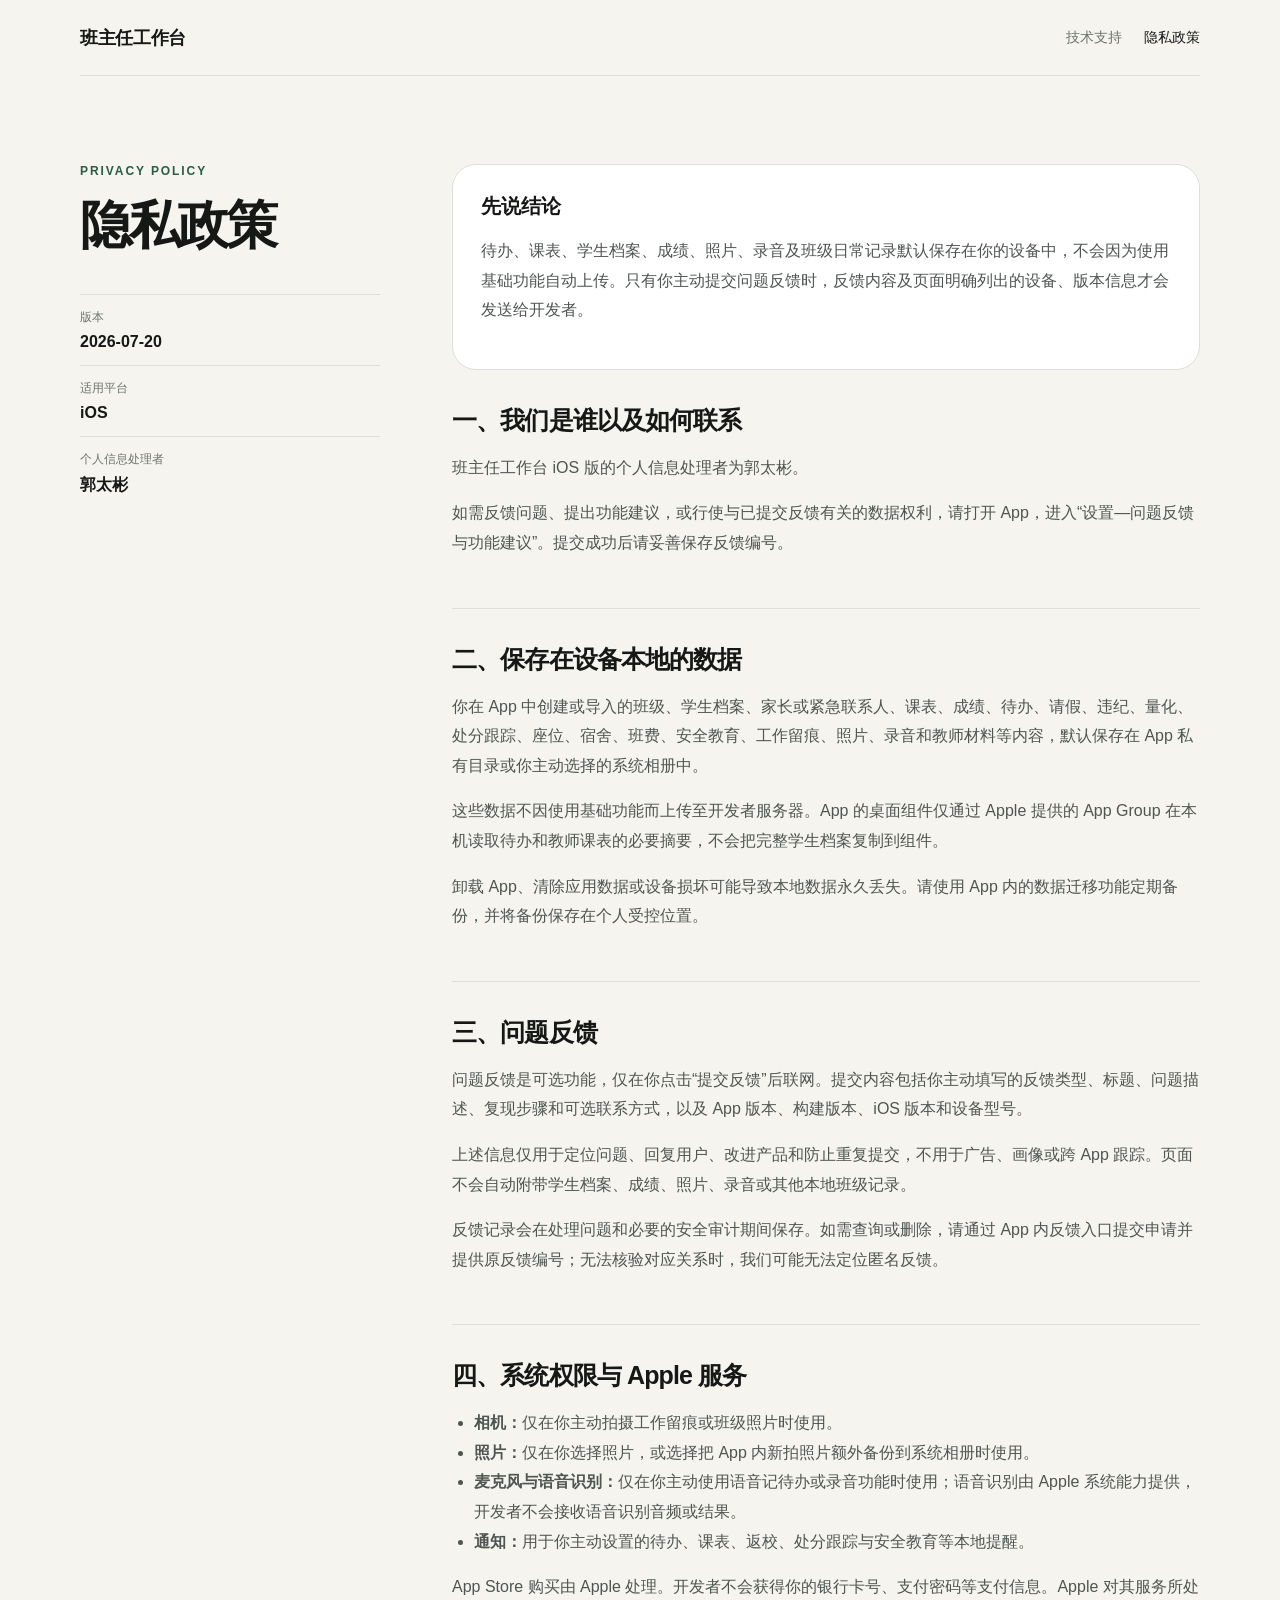
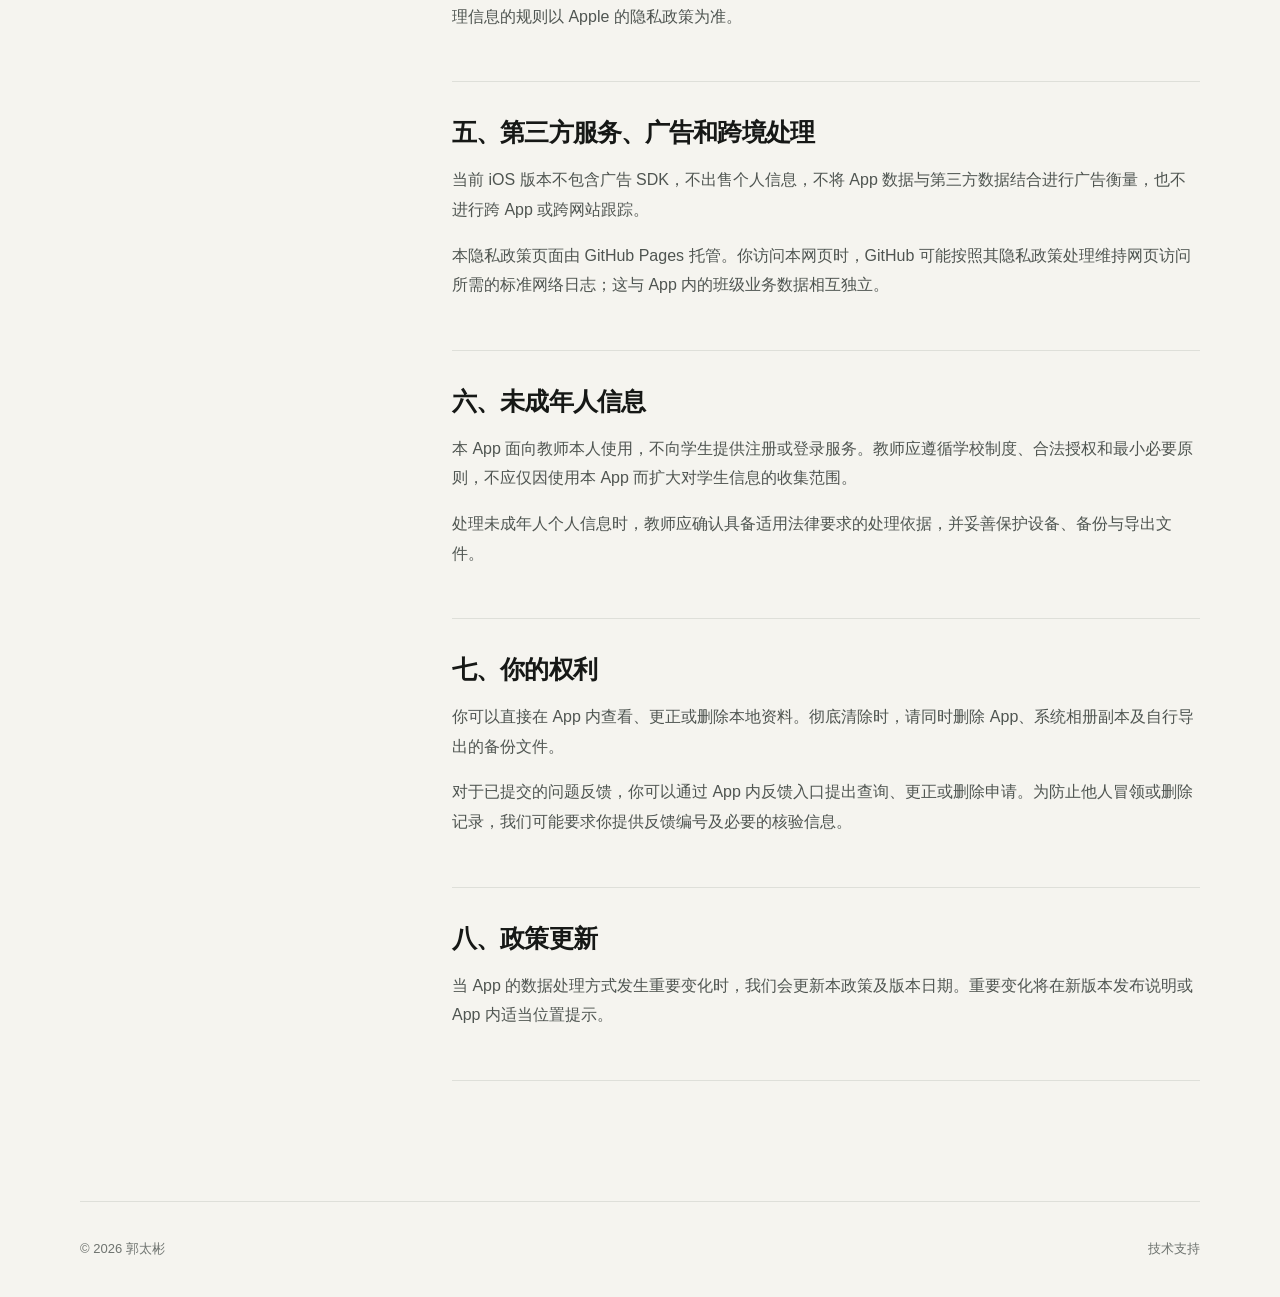
==== privacy/index.html @ 30e6fbfa "Create iOS privacy and support pages" ====
<!doctype html>
<html lang="zh-CN">
<head>
  <meta charset="utf-8">
  <meta name="viewport" content="width=device-width, initial-scale=1">
  <meta name="description" content="班主任工作台 iOS 版隐私政策">
  <title>隐私政策｜班主任工作台</title>
  <link rel="stylesheet" href="../styles.css">
</head>
<body>
  <header class="site-header">
    <a class="brand" href="../">班主任工作台</a>
    <nav aria-label="页面导航">
      <a href="../support/">技术支持</a>
      <a aria-current="page" href="./">隐私政策</a>
    </nav>
  </header>

  <main class="policy-layout">
    <aside class="policy-meta">
      <p class="eyebrow">PRIVACY POLICY</p>
      <h1>隐私政策</h1>
      <dl>
        <div><dt>版本</dt><dd>2026-07-20</dd></div>
        <div><dt>适用平台</dt><dd>iOS</dd></div>
        <div><dt>个人信息处理者</dt><dd>郭太彬</dd></div>
      </dl>
    </aside>

    <article class="policy-content">
      <section class="summary">
        <strong>先说结论</strong>
        <p>待办、课表、学生档案、成绩、照片、录音及班级日常记录默认保存在你的设备中，不会因为使用基础功能自动上传。只有你主动提交问题反馈时，反馈内容及页面明确列出的设备、版本信息才会发送给开发者。</p>
      </section>

      <section>
        <h2>一、我们是谁以及如何联系</h2>
        <p>班主任工作台 iOS 版的个人信息处理者为郭太彬。</p>
        <p>如需反馈问题、提出功能建议，或行使与已提交反馈有关的数据权利，请打开 App，进入“设置—问题反馈与功能建议”。提交成功后请妥善保存反馈编号。</p>
      </section>

      <section>
        <h2>二、保存在设备本地的数据</h2>
        <p>你在 App 中创建或导入的班级、学生档案、家长或紧急联系人、课表、成绩、待办、请假、违纪、量化、处分跟踪、座位、宿舍、班费、安全教育、工作留痕、照片、录音和教师材料等内容，默认保存在 App 私有目录或你主动选择的系统相册中。</p>
        <p>这些数据不因使用基础功能而上传至开发者服务器。App 的桌面组件仅通过 Apple 提供的 App Group 在本机读取待办和教师课表的必要摘要，不会把完整学生档案复制到组件。</p>
        <p>卸载 App、清除应用数据或设备损坏可能导致本地数据永久丢失。请使用 App 内的数据迁移功能定期备份，并将备份保存在个人受控位置。</p>
      </section>

      <section>
        <h2>三、问题反馈</h2>
        <p>问题反馈是可选功能，仅在你点击“提交反馈”后联网。提交内容包括你主动填写的反馈类型、标题、问题描述、复现步骤和可选联系方式，以及 App 版本、构建版本、iOS 版本和设备型号。</p>
        <p>上述信息仅用于定位问题、回复用户、改进产品和防止重复提交，不用于广告、画像或跨 App 跟踪。页面不会自动附带学生档案、成绩、照片、录音或其他本地班级记录。</p>
        <p>反馈记录会在处理问题和必要的安全审计期间保存。如需查询或删除，请通过 App 内反馈入口提交申请并提供原反馈编号；无法核验对应关系时，我们可能无法定位匿名反馈。</p>
      </section>

      <section>
        <h2>四、系统权限与 Apple 服务</h2>
        <ul>
          <li><strong>相机：</strong>仅在你主动拍摄工作留痕或班级照片时使用。</li>
          <li><strong>照片：</strong>仅在你选择照片，或选择把 App 内新拍照片额外备份到系统相册时使用。</li>
          <li><strong>麦克风与语音识别：</strong>仅在你主动使用语音记待办或录音功能时使用；语音识别由 Apple 系统能力提供，开发者不会接收语音识别音频或结果。</li>
          <li><strong>通知：</strong>用于你主动设置的待办、课表、返校、处分跟踪与安全教育等本地提醒。</li>
        </ul>
        <p>App Store 购买由 Apple 处理。开发者不会获得你的银行卡号、支付密码等支付信息。Apple 对其服务所处理信息的规则以 Apple 的隐私政策为准。</p>
      </section>

      <section>
        <h2>五、第三方服务、广告和跨境处理</h2>
        <p>当前 iOS 版本不包含广告 SDK，不出售个人信息，不将 App 数据与第三方数据结合进行广告衡量，也不进行跨 App 或跨网站跟踪。</p>
        <p>本隐私政策页面由 GitHub Pages 托管。你访问本网页时，GitHub 可能按照其隐私政策处理维持网页访问所需的标准网络日志；这与 App 内的班级业务数据相互独立。</p>
      </section>

      <section>
        <h2>六、未成年人信息</h2>
        <p>本 App 面向教师本人使用，不向学生提供注册或登录服务。教师应遵循学校制度、合法授权和最小必要原则，不应仅因使用本 App 而扩大对学生信息的收集范围。</p>
        <p>处理未成年人个人信息时，教师应确认具备适用法律要求的处理依据，并妥善保护设备、备份与导出文件。</p>
      </section>

      <section>
        <h2>七、你的权利</h2>
        <p>你可以直接在 App 内查看、更正或删除本地资料。彻底清除时，请同时删除 App、系统相册副本及自行导出的备份文件。</p>
        <p>对于已提交的问题反馈，你可以通过 App 内反馈入口提出查询、更正或删除申请。为防止他人冒领或删除记录，我们可能要求你提供反馈编号及必要的核验信息。</p>
      </section>

      <section>
        <h2>八、政策更新</h2>
        <p>当 App 的数据处理方式发生重要变化时，我们会更新本政策及版本日期。重要变化将在新版本发布说明或 App 内适当位置提示。</p>
      </section>
    </article>
  </main>

  <footer>
    <span>© 2026 郭太彬</span>
    <a href="../support/">技术支持</a>
  </footer>
</body>
</html>
---- styles.css ----
:root {
  color-scheme: light;
  --ink: #161816;
  --muted: #6e736f;
  --paper: #f5f4ef;
  --card: #ffffff;
  --line: #dedfd9;
  --green: #285c48;
  --green-soft: #dceae3;
  font-family: -apple-system, BlinkMacSystemFont, "SF Pro Text", "PingFang SC", "Helvetica Neue", sans-serif;
}

* { box-sizing: border-box; }
html { scroll-behavior: smooth; }
body { margin: 0; color: var(--ink); background: var(--paper); }
a { color: inherit; }

.site-header,
footer {
  width: min(1120px, calc(100% - 40px));
  margin: 0 auto;
  display: flex;
  align-items: center;
  justify-content: space-between;
}
.site-header { min-height: 76px; border-bottom: 1px solid var(--line); }
.brand { font-size: 18px; font-weight: 720; text-decoration: none; letter-spacing: -.02em; }
nav { display: flex; gap: 22px; }
nav a { color: var(--muted); font-size: 14px; text-decoration: none; }
nav a[aria-current="page"], nav a:hover { color: var(--ink); }

main { width: min(1120px, calc(100% - 40px)); margin: 0 auto; }
.hero { padding: 118px 0 105px; max-width: 850px; }
.eyebrow { margin: 0 0 20px; color: var(--green); font-size: 12px; font-weight: 760; letter-spacing: .16em; }
h1 { margin: 0; font-size: clamp(48px, 7vw, 84px); line-height: 1.04; letter-spacing: -.065em; }
.lead { max-width: 720px; margin: 28px 0 0; color: var(--muted); font-size: 19px; line-height: 1.8; }
.actions { display: flex; flex-wrap: wrap; gap: 12px; margin-top: 38px; }
.button { padding: 14px 20px; border-radius: 999px; text-decoration: none; font-weight: 650; }
.button.primary { color: #fff; background: var(--green); }
.button.secondary { border: 1px solid var(--line); background: rgba(255,255,255,.56); }

.fact-grid,
.support-grid { display: grid; grid-template-columns: repeat(2, 1fr); gap: 14px; padding-bottom: 110px; }
.fact-grid article,
.support-grid article,
.requirements,
.summary { border: 1px solid var(--line); border-radius: 24px; background: var(--card); }
.fact-grid article { min-height: 165px; padding: 28px; display: flex; flex-direction: column; justify-content: space-between; }
.fact-grid span { color: var(--muted); font-size: 13px; }
.fact-grid strong { font-size: 23px; letter-spacing: -.025em; }

.policy-layout { display: grid; grid-template-columns: 300px minmax(0, 1fr); gap: 72px; padding: 88px 0 120px; }
.policy-meta { position: sticky; top: 24px; align-self: start; }
.policy-meta h1 { font-size: 52px; }
.policy-meta dl { margin: 42px 0 0; }
.policy-meta dl div { padding: 14px 0; border-top: 1px solid var(--line); }
.policy-meta dt { color: var(--muted); font-size: 12px; }
.policy-meta dd { margin: 7px 0 0; font-weight: 650; }
.policy-content { min-width: 0; }
.policy-content section { padding: 34px 0; border-bottom: 1px solid var(--line); }
.policy-content .summary { padding: 28px; border-bottom: 1px solid var(--line); }
.summary strong { font-size: 20px; }
.policy-content h2,
.support-grid h2,
.requirements h2 { margin: 0 0 16px; font-size: 25px; letter-spacing: -.035em; }
.policy-content p,
.policy-content li,
.support-grid p,
.requirements p { color: #4f5551; font-size: 16px; line-height: 1.85; }
.policy-content ul { padding-left: 22px; }

.support-page { padding: 90px 0 120px; }
.support-hero { max-width: 800px; padding-bottom: 72px; }
.support-hero h1 { font-size: clamp(52px, 7vw, 78px); }
.support-grid { padding-bottom: 36px; }
.support-grid article { min-height: 250px; padding: 30px; }
.support-grid article > span { color: var(--green); font-size: 12px; font-weight: 750; letter-spacing: .14em; }
.support-grid h2 { margin-top: 48px; }
.requirements { padding: 34px; }

footer { min-height: 96px; color: var(--muted); border-top: 1px solid var(--line); font-size: 13px; }
footer a { text-decoration: none; }

@media (max-width: 760px) {
  .site-header, footer, main { width: min(100% - 28px, 1120px); }
  .site-header { min-height: 66px; }
  nav { gap: 14px; }
  .hero { padding: 78px 0 72px; }
  h1 { font-size: 48px; }
  .lead { font-size: 17px; }
  .fact-grid, .support-grid { grid-template-columns: 1fr; }
  .fact-grid { padding-bottom: 72px; }
  .policy-layout { grid-template-columns: 1fr; gap: 28px; padding-top: 60px; }
  .policy-meta { position: static; }
  .policy-meta h1 { font-size: 46px; }
  .policy-meta dl { margin-top: 28px; }
  .support-page { padding-top: 62px; }
}
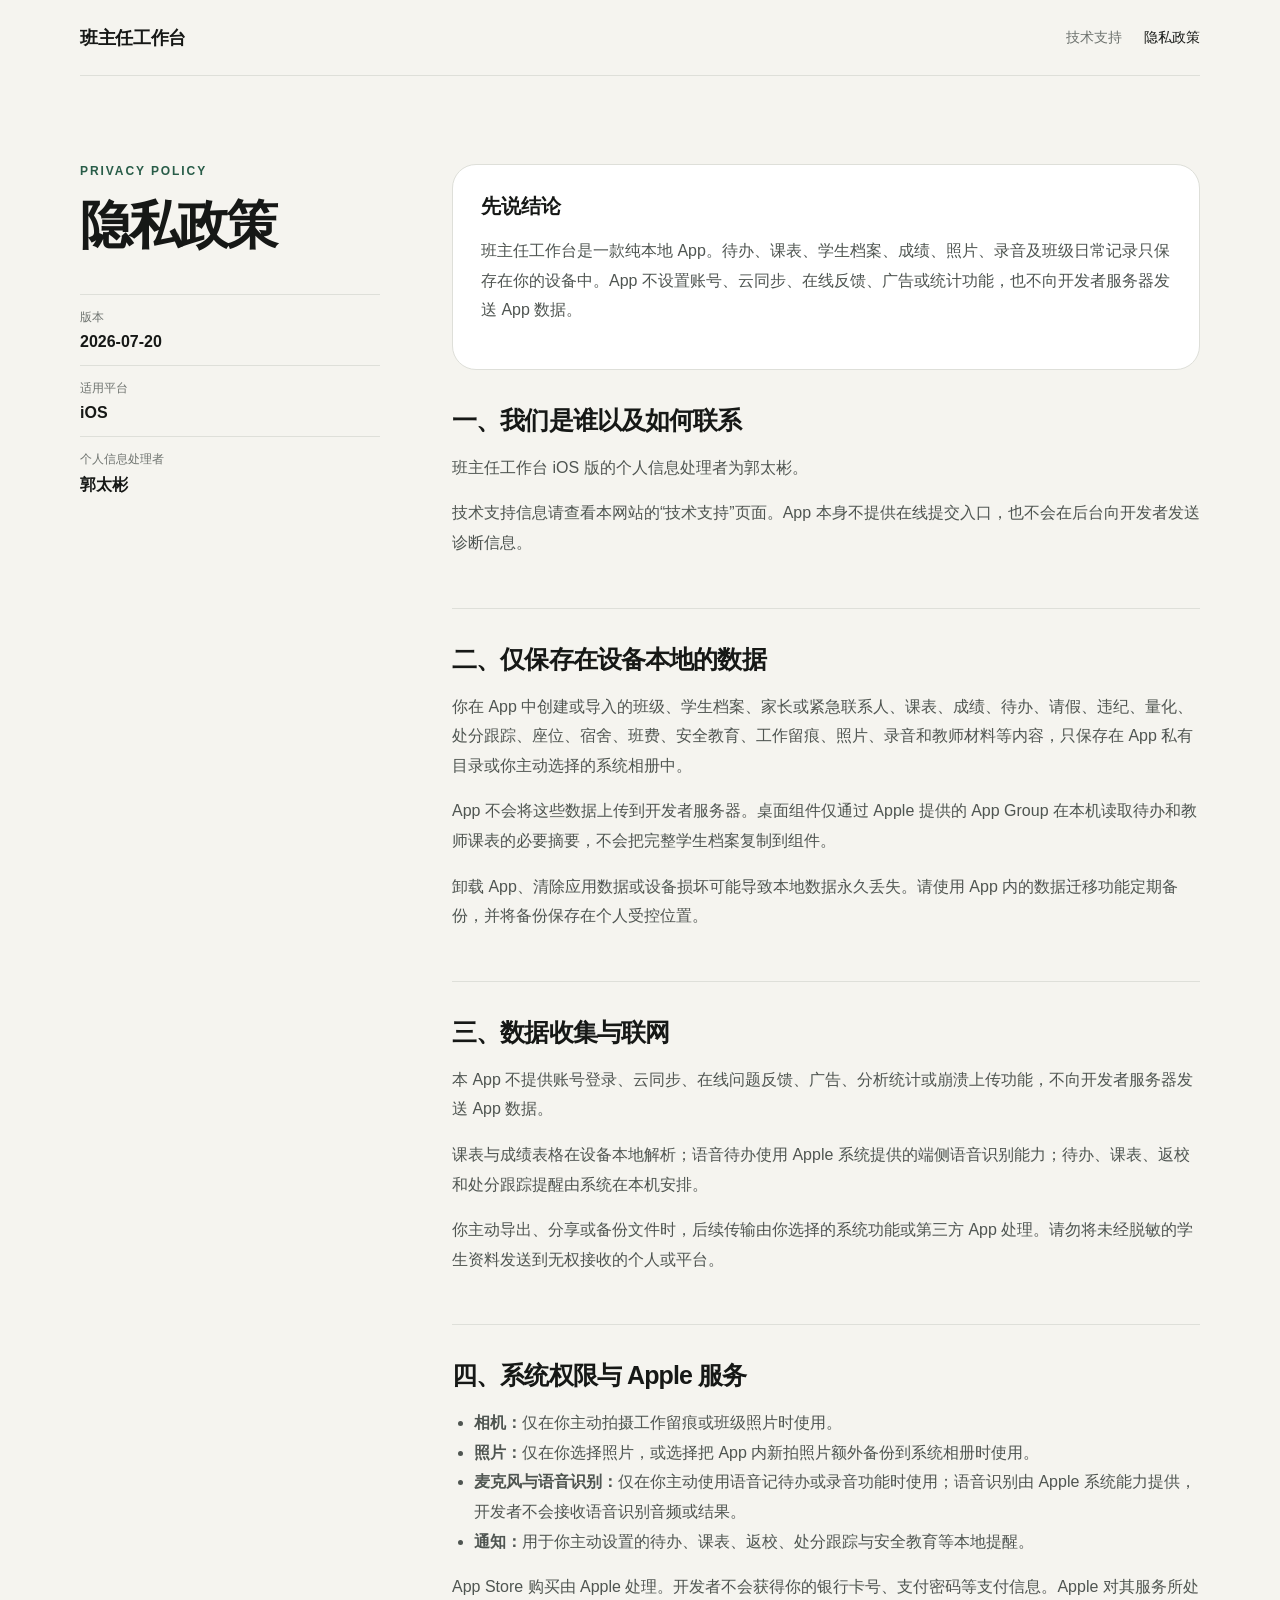
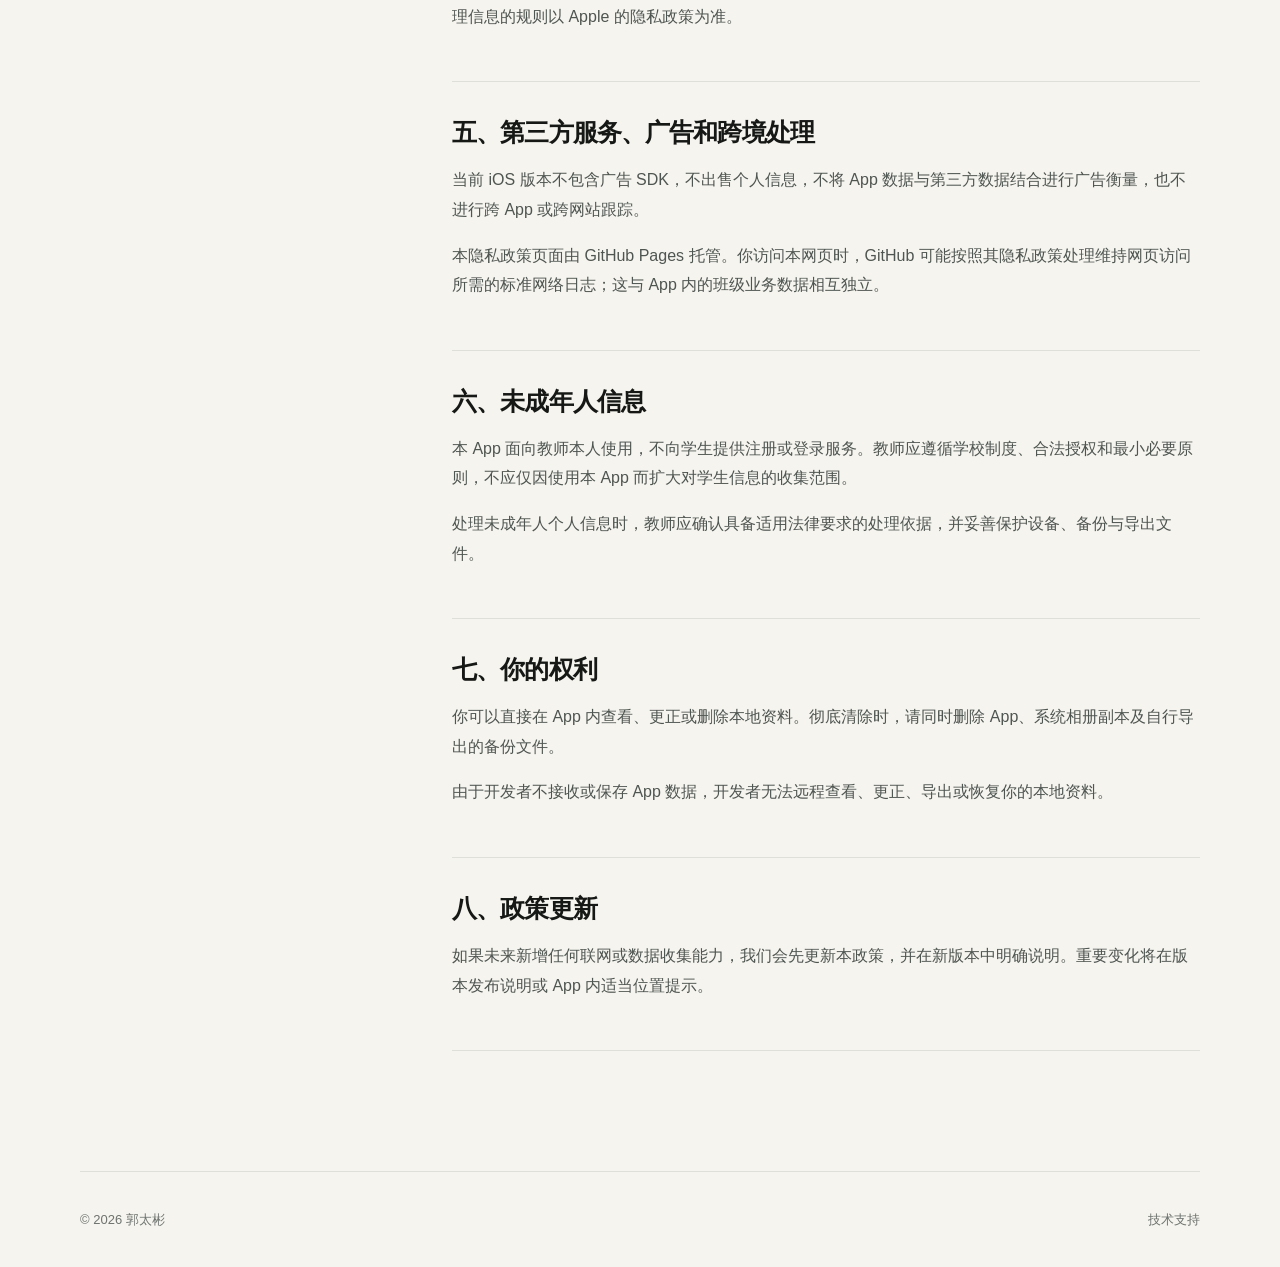
==== commit 357a9946: "Document pure local iOS data model" ====
--- a/privacy/index.html
+++ b/privacy/index.html
@@ -30,27 +30,27 @@
     <article class="policy-content">
       <section class="summary">
         <strong>先说结论</strong>
-        <p>待办、课表、学生档案、成绩、照片、录音及班级日常记录默认保存在你的设备中，不会因为使用基础功能自动上传。只有你主动提交问题反馈时，反馈内容及页面明确列出的设备、版本信息才会发送给开发者。</p>
+        <p>班主任工作台是一款纯本地 App。待办、课表、学生档案、成绩、照片、录音及班级日常记录只保存在你的设备中。App 不设置账号、云同步、在线反馈、广告或统计功能，也不向开发者服务器发送 App 数据。</p>
       </section>
 
       <section>
         <h2>一、我们是谁以及如何联系</h2>
         <p>班主任工作台 iOS 版的个人信息处理者为郭太彬。</p>
-        <p>如需反馈问题、提出功能建议，或行使与已提交反馈有关的数据权利，请打开 App，进入“设置—问题反馈与功能建议”。提交成功后请妥善保存反馈编号。</p>
+        <p>技术支持信息请查看本网站的“技术支持”页面。App 本身不提供在线提交入口，也不会在后台向开发者发送诊断信息。</p>
       </section>
 
       <section>
-        <h2>二、保存在设备本地的数据</h2>
-        <p>你在 App 中创建或导入的班级、学生档案、家长或紧急联系人、课表、成绩、待办、请假、违纪、量化、处分跟踪、座位、宿舍、班费、安全教育、工作留痕、照片、录音和教师材料等内容，默认保存在 App 私有目录或你主动选择的系统相册中。</p>
-        <p>这些数据不因使用基础功能而上传至开发者服务器。App 的桌面组件仅通过 Apple 提供的 App Group 在本机读取待办和教师课表的必要摘要，不会把完整学生档案复制到组件。</p>
+        <h2>二、仅保存在设备本地的数据</h2>
+        <p>你在 App 中创建或导入的班级、学生档案、家长或紧急联系人、课表、成绩、待办、请假、违纪、量化、处分跟踪、座位、宿舍、班费、安全教育、工作留痕、照片、录音和教师材料等内容，只保存在 App 私有目录或你主动选择的系统相册中。</p>
+        <p>App 不会将这些数据上传到开发者服务器。桌面组件仅通过 Apple 提供的 App Group 在本机读取待办和教师课表的必要摘要，不会把完整学生档案复制到组件。</p>
         <p>卸载 App、清除应用数据或设备损坏可能导致本地数据永久丢失。请使用 App 内的数据迁移功能定期备份，并将备份保存在个人受控位置。</p>
       </section>
 
       <section>
-        <h2>三、问题反馈</h2>
-        <p>问题反馈是可选功能，仅在你点击“提交反馈”后联网。提交内容包括你主动填写的反馈类型、标题、问题描述、复现步骤和可选联系方式，以及 App 版本、构建版本、iOS 版本和设备型号。</p>
-        <p>上述信息仅用于定位问题、回复用户、改进产品和防止重复提交，不用于广告、画像或跨 App 跟踪。页面不会自动附带学生档案、成绩、照片、录音或其他本地班级记录。</p>
-        <p>反馈记录会在处理问题和必要的安全审计期间保存。如需查询或删除，请通过 App 内反馈入口提交申请并提供原反馈编号；无法核验对应关系时，我们可能无法定位匿名反馈。</p>
+        <h2>三、数据收集与联网</h2>
+        <p>本 App 不提供账号登录、云同步、在线问题反馈、广告、分析统计或崩溃上传功能，不向开发者服务器发送 App 数据。</p>
+        <p>课表与成绩表格在设备本地解析；语音待办使用 Apple 系统提供的端侧语音识别能力；待办、课表、返校和处分跟踪提醒由系统在本机安排。</p>
+        <p>你主动导出、分享或备份文件时，后续传输由你选择的系统功能或第三方 App 处理。请勿将未经脱敏的学生资料发送到无权接收的个人或平台。</p>
       </section>
 
       <section>
@@ -79,12 +79,12 @@
       <section>
         <h2>七、你的权利</h2>
         <p>你可以直接在 App 内查看、更正或删除本地资料。彻底清除时，请同时删除 App、系统相册副本及自行导出的备份文件。</p>
-        <p>对于已提交的问题反馈，你可以通过 App 内反馈入口提出查询、更正或删除申请。为防止他人冒领或删除记录，我们可能要求你提供反馈编号及必要的核验信息。</p>
+        <p>由于开发者不接收或保存 App 数据，开发者无法远程查看、更正、导出或恢复你的本地资料。</p>
       </section>
 
       <section>
         <h2>八、政策更新</h2>
-        <p>当 App 的数据处理方式发生重要变化时，我们会更新本政策及版本日期。重要变化将在新版本发布说明或 App 内适当位置提示。</p>
+        <p>如果未来新增任何联网或数据收集能力，我们会先更新本政策，并在新版本中明确说明。重要变化将在版本发布说明或 App 内适当位置提示。</p>
       </section>
     </article>
   </main>
